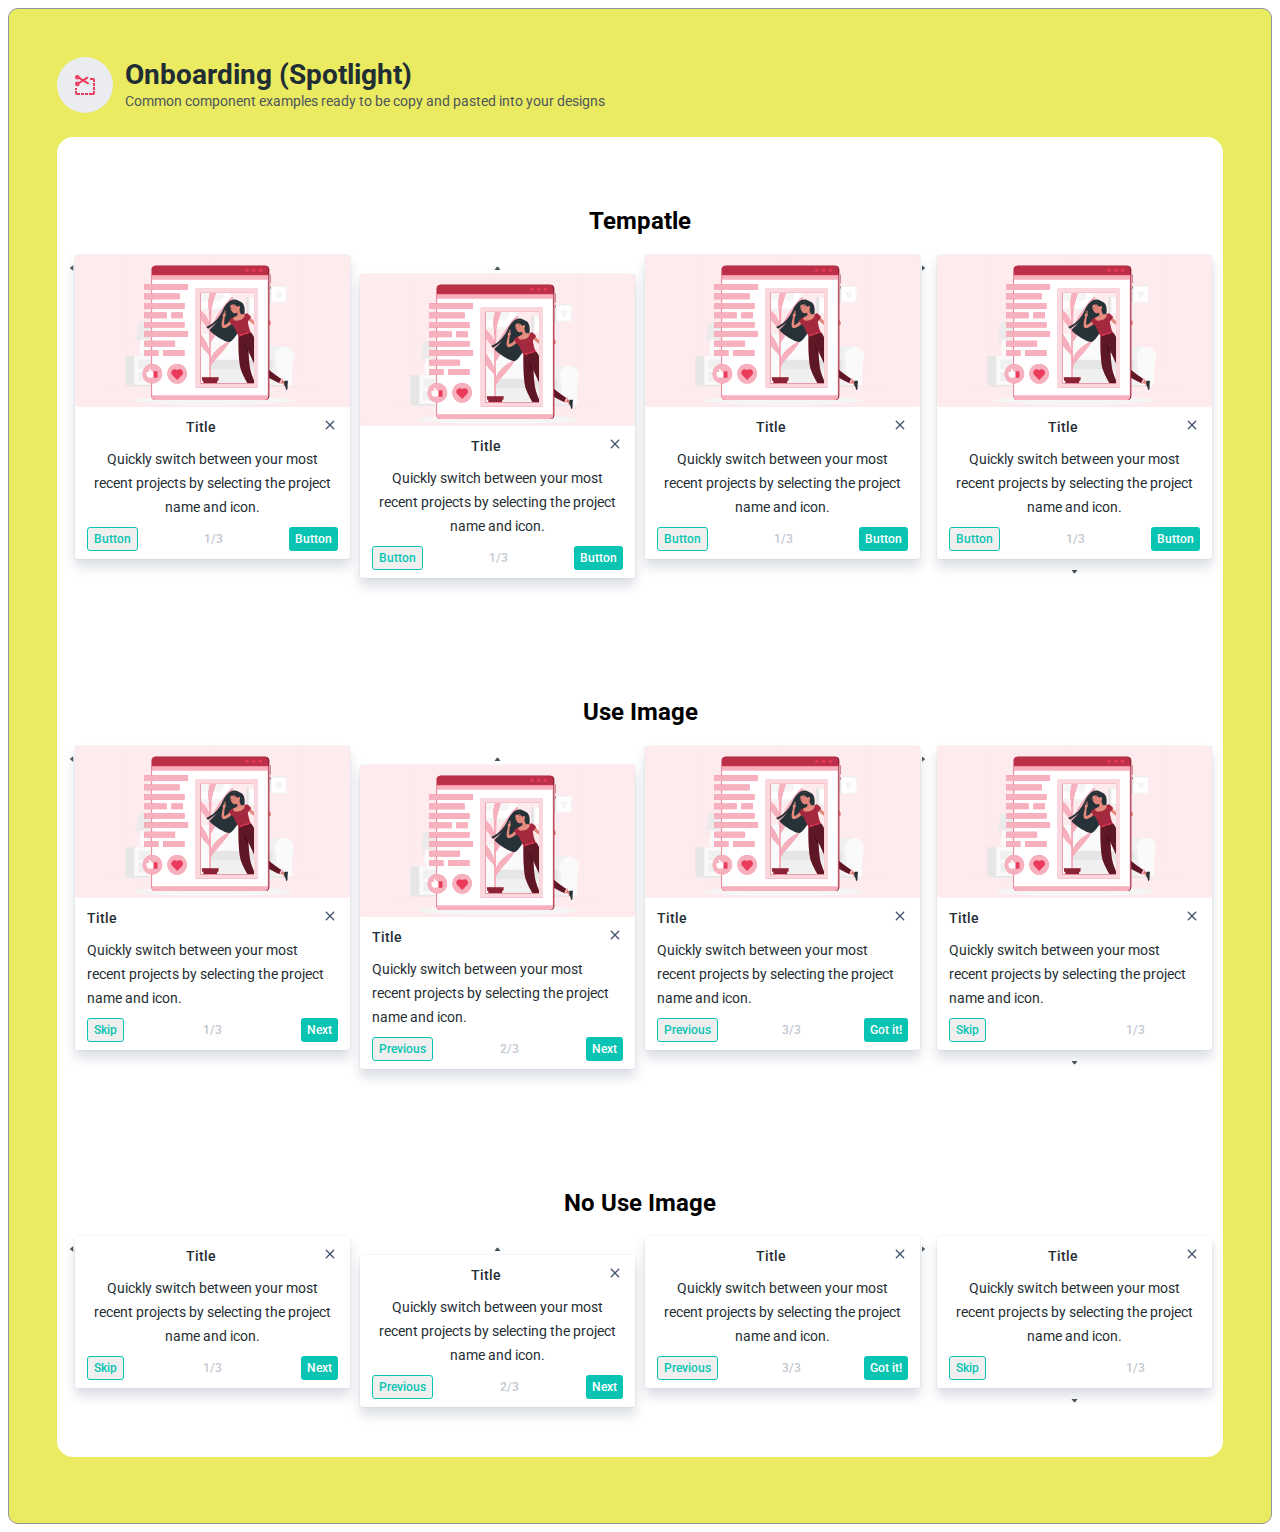
==== onboarding-spotlight/index.html @ a96b65d0 "first commit" ====
<!DOCTYPE html>
<html lang="en">
  <head>
    <meta charset="UTF-8" />
    <meta name="viewport" content="width=device-width, initial-scale=1.0" />
    <link rel="stylesheet" href="style.css" />
    <link rel="stylesheet" href="./../template/style.css" />
    <link rel="stylesheet" href="./../button/style.css" />
    <title>Onboarding (Spotlight)</title>
  </head>
  <body>
    <div class="template">
      <div class="content">
        <div class="temp__icon">
          <img
            class="temp__icon"
            src="./../template/assets/Stickersheet.svg"
            alt=""
          />
        </div>
        <div class="temp__descs">
          <p class="temp__title-text">Onboarding (Spotlight)</p>
          <p class="temp__desc">
            Common component examples ready to be copy and pasted into your
            designs
          </p>
        </div>
      </div>
      <div class="temp__items">
        <!-- Template -->
        <div class="temp__containers">
          <div style="text-align: center">
            <h2>Tempatle</h2>
            <div class="temp__container">
              <!-- item left -->
              <div class="spotlight__row-left">
                <div>
                  <img
                    src="./../bread-crumbs/assets/ic-segitga.svg"
                    alt=""
                    class="spotlight__arrow-left"
                  />
                </div>

                <div class="spotlight__card">
                  <div class="spotlight__card-top">
                    <div class="spotlight__img">
                      <img src="./assets/ic-spotlight.svg" alt="" />
                    </div>
                  </div>
                  <div class="spotlight__card-down">
                    <div class="spotlight__item">
                      <div class="spotlight__titles">
                        <div class="spotlight__title">Title</div>
                        <a href="" class="spotlight__ic-exit">
                          <img class src="./../flag/assets/ic-exit.svg" alt />
                        </a>
                      </div>
                      <p class="spotlight__desc">
                        Quickly switch between your most recent projects by
                        selecting the project name and icon.
                      </p>
                      <div class="spotlight__btns">
                        <button
                          type="button"
                          class="btn btn-secondary btn-small"
                        >
                          Button
                        </button>
                        <p class="spotlight__position">1/3</p>
                        <button type="button" class="btn btn-primary btn-small">
                          Button
                        </button>
                      </div>
                    </div>
                  </div>
                </div>
              </div>
              <!-- item top -->
              <div class="spotlight__row-top" style="align-items: center">
                <div>
                  <img
                    src="./../bread-crumbs/assets/ic-segitga.svg"
                    alt=""
                    class="spotlight__arrow-top"
                  />
                </div>
                <div class="spotlight__card">
                  <div class="spotlight__card-top">
                    <div class="spotlight__img">
                      <img src="./assets/ic-spotlight.svg" alt="" />
                    </div>
                  </div>
                  <div class="spotlight__card-down">
                    <div class="spotlight__item">
                      <div class="spotlight__titles">
                        <div class="spotlight__title">Title</div>
                        <a href="" class="spotlight__ic-exit">
                          <img class src="./../flag/assets/ic-exit.svg" alt />
                        </a>
                      </div>
                      <p class="spotlight__desc">
                        Quickly switch between your most recent projects by
                        selecting the project name and icon.
                      </p>
                      <div class="spotlight__btns">
                        <button
                          type="button"
                          class="btn btn-secondary btn-small"
                        >
                          Button
                        </button>
                        <p class="spotlight__position">1/3</p>
                        <button type="button" class="btn btn-primary btn-small">
                          Button
                        </button>
                      </div>
                    </div>
                  </div>
                </div>
              </div>
              <!-- item right -->
              <div class="spotlight__row-right">
                <div class="spotlight__card">
                  <div class="spotlight__card-top">
                    <div class="spotlight__img">
                      <img src="./assets/ic-spotlight.svg" alt="" />
                    </div>
                  </div>
                  <div class="spotlight__card-down">
                    <div class="spotlight__item">
                      <div class="spotlight__titles">
                        <div class="spotlight__title">Title</div>
                        <a href="" class="spotlight__ic-exit">
                          <img class src="./../flag/assets/ic-exit.svg" alt />
                        </a>
                      </div>
                      <p class="spotlight__desc">
                        Quickly switch between your most recent projects by
                        selecting the project name and icon.
                      </p>
                      <div class="spotlight__btns">
                        <button
                          type="button"
                          class="btn btn-secondary btn-small"
                        >
                          Button
                        </button>
                        <p class="spotlight__position">1/3</p>
                        <button type="button" class="btn btn-primary btn-small">
                          Button
                        </button>
                      </div>
                    </div>
                  </div>
                </div>
                <div>
                  <img
                    src="./../bread-crumbs/assets/ic-segitga.svg"
                    alt=""
                    class="spotlight__arrow-right"
                  />
                </div>
              </div>

              <!-- item down -->
              <div class="spotlight__row-down" style="align-items: center">
                <div class="spotlight__card">
                  <div class="spotlight__card-top">
                    <div class="spotlight__img">
                      <img src="./assets/ic-spotlight.svg" alt="" />
                    </div>
                  </div>
                  <div class="spotlight__card-down">
                    <div class="spotlight__item">
                      <div class="spotlight__titles">
                        <div class="spotlight__title">Title</div>
                        <a href="" class="spotlight__ic-exit">
                          <img class src="./../flag/assets/ic-exit.svg" alt />
                        </a>
                      </div>
                      <p class="spotlight__desc">
                        Quickly switch between your most recent projects by
                        selecting the project name and icon.
                      </p>
                      <div class="spotlight__btns">
                        <button
                          type="button"
                          class="btn btn-secondary btn-small"
                        >
                          Button
                        </button>
                        <p class="spotlight__position">1/3</p>
                        <button type="button" class="btn btn-primary btn-small">
                          Button
                        </button>
                      </div>
                    </div>
                  </div>
                </div>
                <div>
                  <img
                    src="./../bread-crumbs/assets/ic-segitga.svg"
                    alt=""
                    class="spotlight__arrow-down"
                  />
                </div>
              </div>
            </div>
          </div>
          <div>
            <h2 style="text-align: center">Use Image</h2>
            <div class="temp__container">
              <!-- item left -->
              <div class="spotlight__row-left">
                <div>
                  <img
                    src="./../bread-crumbs/assets/ic-segitga.svg"
                    alt=""
                    class="spotlight__arrow-left"
                  />
                </div>

                <div class="spotlight__card">
                  <div class="spotlight__card-top">
                    <div class="spotlight__img">
                      <img src="./assets/ic-spotlight.svg" alt="" />
                    </div>
                  </div>
                  <div class="spotlight__card-down">
                    <div class="spotlight__item">
                      <div class="spotlight__titles">
                        <div class="spotlight__title">Title</div>
                        <a href="" class="spotlight__ic-exit">
                          <img class src="./../flag/assets/ic-exit.svg" alt />
                        </a>
                      </div>
                      <p class="spotlight__desc">
                        Quickly switch between your most recent projects by
                        selecting the project name and icon.
                      </p>
                      <div class="spotlight__btns">
                        <button
                          type="button"
                          class="btn btn-secondary btn-small"
                        >
                          Skip
                        </button>
                        <p class="spotlight__position">1/3</p>
                        <button type="button" class="btn btn-primary btn-small">
                          Next
                        </button>
                      </div>
                    </div>
                  </div>
                </div>
              </div>
              <!-- item top -->
              <div class="spotlight__row-top" style="align-items: center">
                <div>
                  <img
                    src="./../bread-crumbs/assets/ic-segitga.svg"
                    alt=""
                    class="spotlight__arrow-top"
                  />
                </div>
                <div class="spotlight__card">
                  <div class="spotlight__card-top">
                    <div class="spotlight__img">
                      <img src="./assets/ic-spotlight.svg" alt="" />
                    </div>
                  </div>
                  <div class="spotlight__card-down">
                    <div class="spotlight__item">
                      <div class="spotlight__titles">
                        <div class="spotlight__title">Title</div>
                        <a href="" class="spotlight__ic-exit">
                          <img class src="./../flag/assets/ic-exit.svg" alt />
                        </a>
                      </div>
                      <p class="spotlight__desc">
                        Quickly switch between your most recent projects by
                        selecting the project name and icon.
                      </p>
                      <div class="spotlight__btns">
                        <button
                          type="button"
                          class="btn btn-secondary btn-small"
                        >
                          Previous
                        </button>
                        <p class="spotlight__position">2/3</p>
                        <button type="button" class="btn btn-primary btn-small">
                          Next
                        </button>
                      </div>
                    </div>
                  </div>
                </div>
              </div>
              <!-- item right -->
              <div class="spotlight__row-right">
                <div class="spotlight__card">
                  <div class="spotlight__card-top">
                    <div class="spotlight__img">
                      <img src="./assets/ic-spotlight.svg" alt="" />
                    </div>
                  </div>
                  <div class="spotlight__card-down">
                    <div class="spotlight__item">
                      <div class="spotlight__titles">
                        <div class="spotlight__title">Title</div>
                        <a href="" class="spotlight__ic-exit">
                          <img class src="./../flag/assets/ic-exit.svg" alt />
                        </a>
                      </div>
                      <p class="spotlight__desc">
                        Quickly switch between your most recent projects by
                        selecting the project name and icon.
                      </p>
                      <div class="spotlight__btns">
                        <button
                          type="button"
                          class="btn btn-secondary btn-small"
                        >
                          Previous
                        </button>
                        <p class="spotlight__position">3/3</p>
                        <button type="button" class="btn btn-primary btn-small">
                          Got it!
                        </button>
                      </div>
                    </div>
                  </div>
                </div>
                <div>
                  <img
                    src="./../bread-crumbs/assets/ic-segitga.svg"
                    alt=""
                    class="spotlight__arrow-right"
                  />
                </div>
              </div>

              <!-- item down -->
              <div class="spotlight__row-down" style="align-items: center">
                <div class="spotlight__card">
                  <div class="spotlight__card-top">
                    <div class="spotlight__img">
                      <img src="./assets/ic-spotlight.svg" alt="" />
                    </div>
                  </div>
                  <div class="spotlight__card-down">
                    <div class="spotlight__item">
                      <div class="spotlight__titles">
                        <div class="spotlight__title">Title</div>
                        <a href="" class="spotlight__ic-exit">
                          <img class src="./../flag/assets/ic-exit.svg" alt />
                        </a>
                      </div>
                      <p class="spotlight__desc">
                        Quickly switch between your most recent projects by
                        selecting the project name and icon.
                      </p>
                      <div class="spotlight__btns">
                        <button
                          type="button"
                          class="btn btn-secondary btn-small"
                        >
                          Skip
                        </button>
                        <p class="spotlight__position">1/3</p>
                      </div>
                    </div>
                  </div>
                </div>
                <div>
                  <img
                    src="./../bread-crumbs/assets/ic-segitga.svg"
                    alt=""
                    class="spotlight__arrow-down"
                  />
                </div>
              </div>
            </div>
          </div>
          <div style="text-align: center">
            <h2>No Use Image</h2>
            <div class="temp__container">
              <!-- item left -->
              <div class="spotlight__row-left">
                <div>
                  <img
                    src="./../bread-crumbs/assets/ic-segitga.svg"
                    alt=""
                    class="spotlight__arrow-left"
                  />
                </div>

                <div class="spotlight__card">
                  <div class="spotlight__card-down">
                    <div class="spotlight__item">
                      <div class="spotlight__titles">
                        <div class="spotlight__title">Title</div>
                        <a href="" class="spotlight__ic-exit">
                          <img class src="./../flag/assets/ic-exit.svg" alt />
                        </a>
                      </div>
                      <p class="spotlight__desc">
                        Quickly switch between your most recent projects by
                        selecting the project name and icon.
                      </p>
                      <div class="spotlight__btns">
                        <button
                          type="button"
                          class="btn btn-secondary btn-small"
                        >
                          Skip
                        </button>
                        <p class="spotlight__position">1/3</p>
                        <button type="button" class="btn btn-primary btn-small">
                          Next
                        </button>
                      </div>
                    </div>
                  </div>
                </div>
              </div>
              <!-- item top -->
              <div class="spotlight__row-top" style="align-items: center">
                <div>
                  <img
                    src="./../bread-crumbs/assets/ic-segitga.svg"
                    alt=""
                    class="spotlight__arrow-top"
                  />
                </div>
                <div class="spotlight__card">
                  <div class="spotlight__card-down">
                    <div class="spotlight__item">
                      <div class="spotlight__titles">
                        <div class="spotlight__title">Title</div>
                        <a href="" class="spotlight__ic-exit">
                          <img class src="./../flag/assets/ic-exit.svg" alt />
                        </a>
                      </div>
                      <p class="spotlight__desc">
                        Quickly switch between your most recent projects by
                        selecting the project name and icon.
                      </p>
                      <div class="spotlight__btns">
                        <button
                          type="button"
                          class="btn btn-secondary btn-small"
                        >
                          Previous
                        </button>
                        <p class="spotlight__position">2/3</p>
                        <button type="button" class="btn btn-primary btn-small">
                          Next
                        </button>
                      </div>
                    </div>
                  </div>
                </div>
              </div>
              <!-- item right -->
              <div class="spotlight__row-right">
                <div class="spotlight__card">
                  <div class="spotlight__card-down">
                    <div class="spotlight__item">
                      <div class="spotlight__titles">
                        <div class="spotlight__title">Title</div>
                        <a href="" class="spotlight__ic-exit">
                          <img class src="./../flag/assets/ic-exit.svg" alt />
                        </a>
                      </div>
                      <p class="spotlight__desc">
                        Quickly switch between your most recent projects by
                        selecting the project name and icon.
                      </p>
                      <div class="spotlight__btns">
                        <button
                          type="button"
                          class="btn btn-secondary btn-small"
                        >
                          Previous
                        </button>
                        <p class="spotlight__position">3/3</p>
                        <button type="button" class="btn btn-primary btn-small">
                          Got it!
                        </button>
                      </div>
                    </div>
                  </div>
                </div>
                <div>
                  <img
                    src="./../bread-crumbs/assets/ic-segitga.svg"
                    alt=""
                    class="spotlight__arrow-right"
                  />
                </div>
              </div>

              <!-- item down -->
              <div class="spotlight__row-down" style="align-items: center">
                <div class="spotlight__card">
                  <div class="spotlight__card-down">
                    <div class="spotlight__item">
                      <div class="spotlight__titles">
                        <div class="spotlight__title">Title</div>
                        <a href="" class="spotlight__ic-exit">
                          <img class src="./../flag/assets/ic-exit.svg" alt />
                        </a>
                      </div>
                      <p class="spotlight__desc">
                        Quickly switch between your most recent projects by
                        selecting the project name and icon.
                      </p>
                      <div class="spotlight__btns">
                        <button
                          type="button"
                          class="btn btn-secondary btn-small"
                        >
                          Skip
                        </button>
                        <p class="spotlight__position">1/3</p>
                      </div>
                    </div>
                  </div>
                </div>
                <div>
                  <img
                    src="./../bread-crumbs/assets/ic-segitga.svg"
                    alt=""
                    class="spotlight__arrow-down"
                  />
                </div>
              </div>
            </div>
          </div>
        </div>
      </div>
    </div>
  </body>
</html>
---- onboarding-spotlight/style.css ----
@import url("https://fonts.googleapis.com/css2?family=Roboto:ital,wght@0,100;0,300;0,400;0,500;0,700;0,900;1,100;1,300;1,400;1,500;1,700;1,900&display=swap");
* {
  font-family: "Roboto", sans-serif !important;
}
p {
  padding: o;
  margin: 0;
}

.temp__containers {
  justify-content: center !important;
  /* background-color: gray; */
  display: flex;
  flex-direction: column;
  gap: 100px;
}
.temp__container {
  justify-content: center !important;
  /* background-color: gray; */
  display: flex;
  flex-direction: row;
  gap: 10px;
}

.spotlight__arrow {
  width: 10px;
  height: 5px;
  transform: rotate(90deg);
  overflow-clip-margin: content-box;
  overflow: clip;
}
.spotlight__arrow-left {
  transform: rotate(-90deg);
}
.spotlight__arrow-down {
  transform: rotate(180deg);
}
.spotlight__arrow-right {
  transform: rotate(90deg);
}

.spotlight__arrow-top {
}

.spotlight__row-left {
  display: inline-flex;
  align-items: flex-start;
  border-radius: 3px;
}
.spotlight__row-top {
  display: flex;
  width: 275px;
  flex-direction: column;
  align-items: flex-start;
}
.spotlight__row-right {
  display: inline-flex;
  align-items: flex-start;
  border-radius: 3px;
}
.spotlight__row-down {
  display: flex;
  width: 275px;
  flex-direction: column;
  align-items: flex-start;
  border-radius: 3px;
}

.spotlight__card {
  display: flex;
  width: 275px !important;
  flex-direction: column;
  align-items: flex-start;
  border-radius: 3px;
  /* Light/elevation.shadow.overlay */
  box-shadow: 0px 8px 12px 0px rgba(9, 30, 66, 0.15),
    0px 0px 1px 0px rgba(9, 30, 66, 0.31);
}

.spotlight__img {
  height: max-content;
}
.spotlight__card-top {
  border-start-start-radius: 10px;
  display: flex;
  border-radius: 3px;
  width: 275px;
  height: 152px;
  background: rgba(251, 216, 222, 0.5);
  justify-content: center;
  align-items: center;
  flex-shrink: 0;
}

.spotlight__card-down {
  display: flex;
  align-items: center;
  gap: 8px;
  align-self: stretch;
}

.spotlight__item {
  display: flex;
  width: 275px;
  padding: 8px 12px;
  flex-direction: column;
  align-items: flex-start;
  gap: 8px;
  border-radius: 0px 0px 3px 3px;
  background: var(--neutral-0, #fff);
}

.spotlight__titles {
  display: flex;
  align-items: center;
  gap: 8px;
  align-self: stretch;
}
.spotlight__title {
  flex: 1 0 0;
  color: var(--text-default, #1f2e34);

  /* Body/Med */
  font-family: Roboto;
  font-size: 14px;
  font-style: normal;
  font-weight: 500;
  line-height: 24px; /* 171.429% */
}

.spotlight__ic-exit {
  justify-content: center;
}
.spotlight__desc {
  align-self: stretch;
  color: var(--text-default, #1f2e34);

  /* Body/Reg */
  font-family: Roboto;
  font-size: 14px;
  font-style: normal;
  font-weight: 400;
  line-height: 24px; /* 171.429% */
}
.spotlight__btns {
  display: flex;
  justify-content: space-between;
  align-items: center;
  align-self: stretch;
}

.spotlight__position {
  display: flex;
  justify-content: center;
  width: 130px;
  color: var(--neutral-50, #c2c7cf);
  text-align: center;

  /* Sub title */
  font-family: Roboto;
  font-size: 12px;
  font-style: normal;
  font-weight: 500;
  line-height: 16px; /* 133.333% */
}
---- template/style.css ----
@import url("https://fonts.googleapis.com/css2?family=Roboto:ital,wght@0,100;0,300;0,400;0,500;0,700;0,900;1,100;1,300;1,400;1,500;1,700;1,900&display=swap");
* {
  font-family: "Roboto", sans-serif !important;
}
.template {
  /* width: 810px; */
  display: flex;
  padding: 48px 48px 66px 48px;
  flex-direction: column;
  align-items: flex-start;
  gap: 24px;
  flex: 1 0 0;
  align-self: stretch;
  border-radius: 10px;
  border: 1px solid var(--neutral-50, #90959c);
  background: var(--neutral-10, #ebeb61);
}
th {
  width: max-content !important;
  padding: 20px;
  color: var(--light-color-text-subtle, #44546f);
  font-size: 15px;
  font-style: normal;
  font-weight: 700;
  line-height: 150%; /* 24px */
  align-content: start;
}
td {
  position: static !important;
  padding: 20px;
}
.content {
  display: flex;
  flex-direction: row;
  display: flex;
  align-items: center;
  gap: 12px;
  align-self: stretch;
}

.temp__icon {
  width: 56px;
  height: 56px;
  position: flex;
}

.temp_title {
  display: flex;
  align-items: center;
  gap: 8px;
  align-self: stretch;
}
.temp__title-text {
  color: #1f2e34;
  font-size: 28px;
  font-style: normal;
  font-weight: 700;
  line-height: 32px;
  margin: 0px !important;
  display: flex;
}

.temp__desc {
  align-self: stretch;
  color: var(--neutral-200, #4f555c);
  font-size: 14px;
  font-style: normal;
  font-weight: 400;
  line-height: 150%;
  margin: 0px !important;
  display: flex;
}

.temp__descs {
  display: flex;
  flex-direction: column;
}

.temp__items {
  padding: 50px;
  display: flex;
  flex: 1 0 0;
  align-self: stretch;
  border-radius: 16px;
  background: var(--light-elevation-surface, #fff);
  flex-direction: column;
  gap: 30px;
}
---- button/style.css ----
@import url("https://fonts.googleapis.com/css2?family=Roboto:ital,wght@0,100;0,300;0,400;0,500;0,700;0,900;1,100;1,300;1,400;1,500;1,700;1,900&display=swap");
* {
  font-family: "Roboto", sans-serif !important;
}

.grid {
  background-color: #f9e177;
  margin-right: 30px;
  display: flex;
  width: max-content;
  border-radius: 10px;
  padding: 10px;
  margin-bottom: 20px;
}

.gridd {
  display: flex;
  flex-direction: row;
}

.card {
  margin: 5px;
  background-color: white;
  padding: 10px;
  border-radius: 5px;
}

.btn {
  display: inline-flex;
  justify-content: center;
  align-items: center;
  gap: 4px;
  border-radius: 3px;
  border: none;
  font-family: Roboto;
  font-size: 12px;
  font-style: normal;
  font-weight: 500;
  line-height: 24px;
  text-align: center;
}

.btn-big {
  padding: 4px 12px;
  /* width: 60px; */
  height: 32px;
}

.btn-small {
  /* width: 52px; */
  height: 24px;
}

.btn-NSpacing {
  padding: 0px 8px;
  width: 36px;
  height: 24px;
}

.ic__img-secondary {
  filter: invert(59%) sepia(56%) saturate(600%) hue-rotate(125deg)
    brightness(92%) contrast(103%);
}

.btn-secondary,
.ic__img-secondary,
.ic__load-secondary {
  border: 1px solid var(--border-brand-secondary, #09c4b2);
  /* background: var(--background-brand-secondary-default, #fff); */
  color: var(--text-secondary, #09c4b2);

  &:hover {
    border: 1px solid var(--border-brand-secondary, #09c4b2);
    background: var(--background-brand-secondary-hover, #dbfdfa);
  }
  &:focus {
    border: 1px solid var(--border-brand-secondary, #09c4b2);
    background: var(--background-brand-secondary-presed, #97f4ec);
  }

  &:disabled {
    background: var(--background-selected, #dff0ff);
    color: var(--text-selected, #1e90ff);
  }
}
.btn-default,
.ic__img-default,
.ic__load-default {
  background: var(--background-neutral-default, #f4f5f7);
  color: var(--text-default, #1f2e34);

  &:hover {
    background: var(--background-neutral-hover, #dfe1e6);
    /* border-: #006cd6; */
  }
  &:focus {
    border: 2px solid var(--border-focused, #006cd6);
  }

  &:disabled {
    background: var(--background-disabled, #f4f5f7);
    color: var(--text-disabled, #7e8792);
  }
}

.btn-primary,
.ic__img-primary,
.ic__load-primary {
  background: var(--background-brand-bold-default, #09c4b2);
  color: white;

  &:hover {
    background: var(--background-brand-bold-hover, #08ac9c);
  }
  &:focus {
    background: var(--background-brand-bold-pressed, #079386);
  }

  &:disabled {
    background: var(--background-disabled, #f4f5f7);
    color: var(--text-disabled, #7e8792);
  }
}

.btn-subtle,
.ic__img-subtle,
.ic__load-subtle {
  background-color: transparent !important;
  &:hover {
    color: var(--text-subtle, #5e6973) !important;
  }
  /* &:focus {
    background: var(--background-neutral-subtle-pressed, #dfe1e6);
  } */

  &:disabled {
    background: var(--background-disabled, #f4f5f7);
    color: var(--text-disabled, #7e8792);
  }
}

.btn-link,
.ic__img-link,
.ic__load-link {
  background-color: white;
  color: var(--link-default, #007ef9);
  &:hover {
    background: var(--background-neutral-subtle-hover, #f4f5f7);
  }
  &:focus {
    background: var(--background-neutral-subtle-pressed, #dfe1e6);
  }

  &:disabled {
    color: var(--link-default, #007ef9);
    background: var(--background-disabled, #f4f5f7);
  }
}

.ic__img {
  display: inline-flex;
  box-sizing: border-box;
  justify-content: center;
  align-items: center;
  flex-shrink: 0;
  border-radius: 3px;
}

.ic__img-disabled {
  background: var(--background-neutral-default, #f4f5f7);
  pointer-events: none;
  border-radius: 3px;
}
.ic-big {
  max-height: 32px !important;
  max-width: 32px !important;
  padding: 4px;
}
.ic-small {
  max-height: 24px !important;
  max-width: 32px !important;
  padding: 0 4px;
}

.card__err {
  display: inline-flex;
  height: 60px;
  padding: 0px 8px;
  justify-content: center;
  align-items: center;
  gap: 4px;
  flex-shrink: 0;
  border-radius: 3px;
  border: 1px solid var(--red-dark-300, #eb3b5a);
  background: var(--red-dark-50, #fbd8de);
  color: var(--red-dark-500, #c81434);
  text-align: center;
  font-family: Roboto;
  font-size: 10px;
  font-style: normal;
  font-weight: 700;
  line-height: 120%; /* 7.2px */
}

.card__err-img {
  width: 20px;
  height: 20px;
}

.ic__load {
  display: flex;
  justify-content: center;
  align-items: center;
  gap: 4px;
  flex-shrink: 0;
  border-radius: 3px;
  max-height: 36px !important;
  &img {
    width: 24px;
    height: 24px;
    flex-shrink: 0;
  }
}

.ic__load-big {
  max-width: 32px !important;
  padding: 10px;
}
.ic__load-small {
  display: flex;
  width: 44px;
  height: 28px;
  padding: 10px;
}
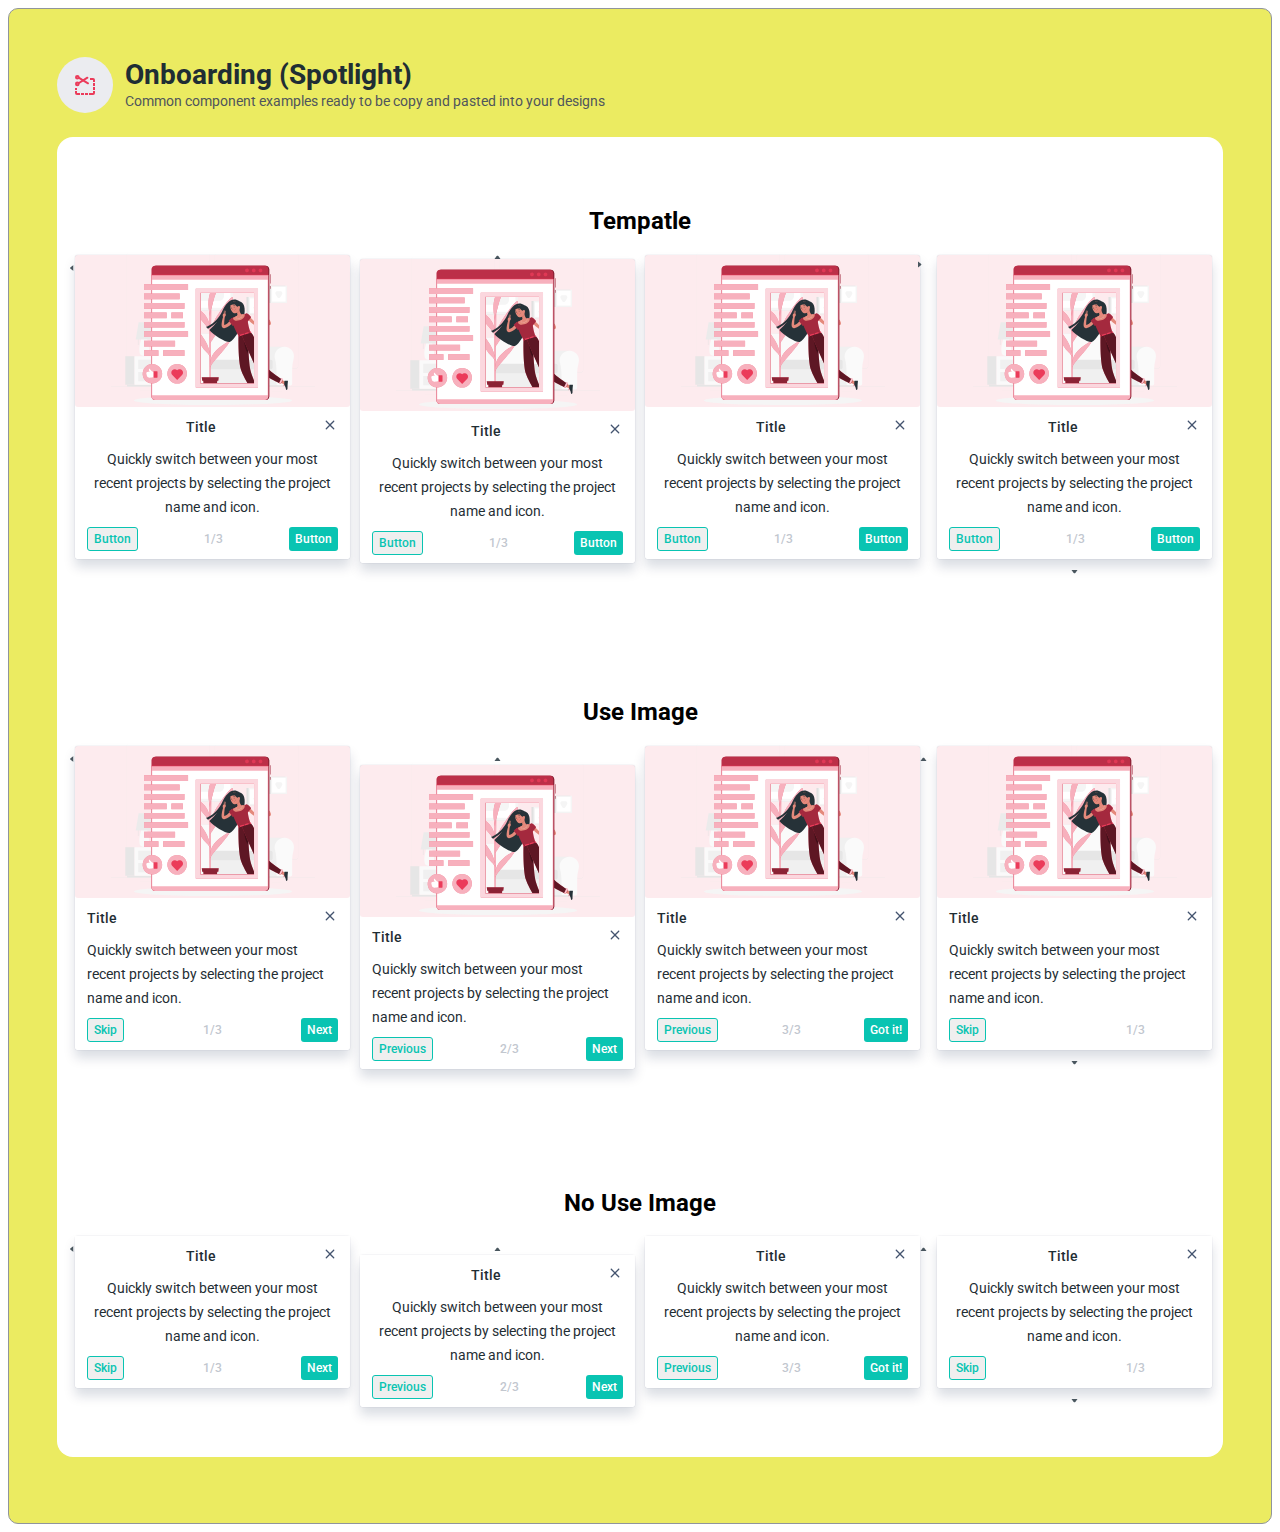
==== commit f696d7ce: "update now" ====
--- a/onboarding-spotlight/index.html
+++ b/onboarding-spotlight/index.html
@@ -78,13 +78,13 @@
               </div>
               <!-- item top -->
               <div class="spotlight__row-top" style="align-items: center">
-                <div>
-                  <img
-                    src="./../bread-crumbs/assets/ic-segitga.svg"
-                    alt=""
-                    class="spotlight__arrow-top"
-                  />
-                </div>
+                <!-- <div class="row-top"> -->
+                <img
+                  src="./../bread-crumbs/assets/ic-segitga.svg"
+                  alt=""
+                  class="spotlight__arrow-top"
+                />
+                <!-- </div> -->
                 <div class="spotlight__card">
                   <div class="spotlight__card-top">
                     <div class="spotlight__img">
@@ -154,7 +154,14 @@
                     </div>
                   </div>
                 </div>
-                <div>
+                <div
+                  style="
+                    transform: rotate(90deg);
+                    width: max-content;
+                    height: max-content;
+                    box-sizing: border-box;
+                  "
+                >
                   <img
                     src="./../bread-crumbs/assets/ic-segitga.svg"
                     alt=""
--- a/onboarding-spotlight/style.css
+++ b/onboarding-spotlight/style.css
@@ -5,6 +5,11 @@
 p {
   padding: o;
   margin: 0;
+}
+
+.row-top {
+  height: max-content;
+  width: max-content;
 }
 
 .temp__containers {
@@ -36,7 +41,7 @@
   transform: rotate(180deg);
 }
 .spotlight__arrow-right {
-  transform: rotate(90deg);
+  /* transform: rotate(90deg); */
 }
 
 .spotlight__arrow-top {
--- a/button/style.css
+++ b/button/style.css
@@ -125,13 +125,17 @@
 .btn-subtle,
 .ic__img-subtle,
 .ic__load-subtle {
-  background-color: transparent !important;
+  background-color: transparent;
   &:hover {
     color: var(--text-subtle, #5e6973) !important;
-  }
-  /* &:focus {
-    background: var(--background-neutral-subtle-pressed, #dfe1e6);
-  } */
+    border-radius: 3px;
+    background: var(--background-neutral-subtle-hover, #f4f5f7) !important;
+  }
+  &:focus {
+    border-radius: 3px;
+    border: 2px solid var(--border-focused, #006cd6);
+    padding: (padding - 2px) !important;
+  }
 
   &:disabled {
     background: var(--background-disabled, #f4f5f7);
